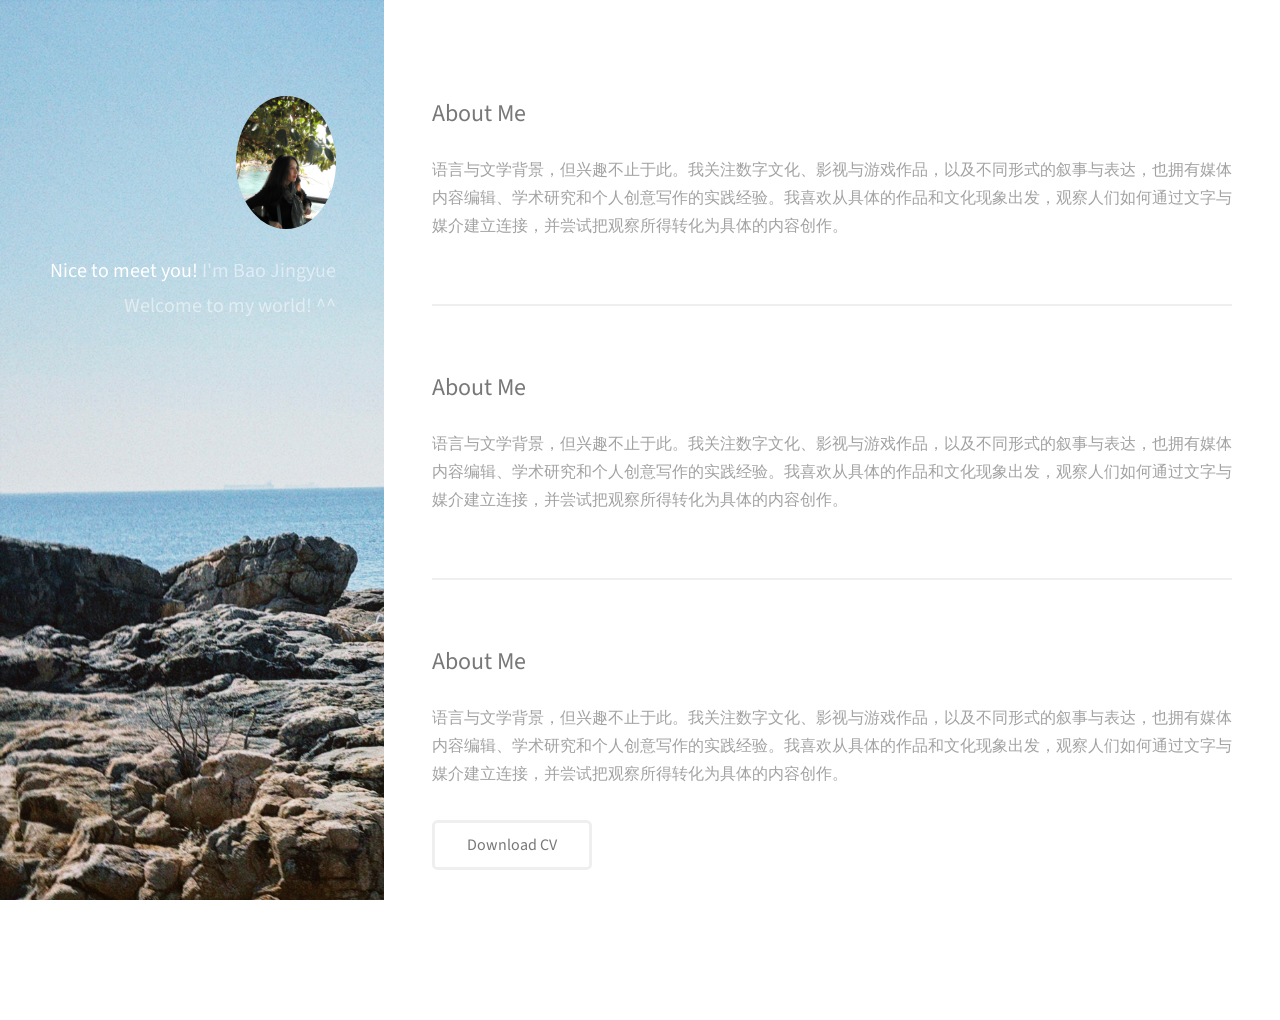
==== aboutme.html @ 519ac6d0 "Create aboutme.html" ====
<!DOCTYPE HTML>
<html>
<head>
    <title>About Me - Bao Jingyue</title>
    <meta charset="utf-8" />
    <meta name="viewport" content="width=device-width, initial-scale=1, user-scalable=no" />
    <link rel="stylesheet" href="assets/css/main.css" />
</head>
<body>

<!-- Header -->
<header id="header" style="background-image: url('images/overlay.png'), url('images/beach1.JPG'); background-size: auto, cover;">
    <div class="inner">
        <!-- 点击头像返回主页 -->
        <a href="index.html" class="image avatar"><img src="images/bayley.jpg" alt="" /></a>
        <h1><strong>Nice to meet you!</strong> I'm Bao Jingyue<br />
        Welcome to my world! ^^<br /></h1>
    </div>
</header>

<!-- Main -->
<div id="main">
    <!-- 第一部分 -->
    <section id="about">
        <h2>About Me</h2>
        <p>语言与文学背景，但兴趣不止于此。我关注数字文化、影视与游戏作品，以及不同形式的叙事与表达，也拥有媒体内容编辑、学术研究和个人创意写作的实践经验。我喜欢从具体的作品和文化现象出发，观察人们如何通过文字与媒介建立连接，并尝试把观察所得转化为具体的内容创作。</p>
    </section>

    <!-- 第二部分（占位，内容相同） -->
    <section>
        <h2>About Me</h2>
        <p>语言与文学背景，但兴趣不止于此。我关注数字文化、影视与游戏作品，以及不同形式的叙事与表达，也拥有媒体内容编辑、学术研究和个人创意写作的实践经验。我喜欢从具体的作品和文化现象出发，观察人们如何通过文字与媒介建立连接，并尝试把观察所得转化为具体的内容创作。</p>
    </section>

    <!-- 第三部分（占位，内容相同） -->
    <section>
        <h2>About Me</h2>
        <p>语言与文学背景，但兴趣不止于此。我关注数字文化、影视与游戏作品，以及不同形式的叙事与表达，也拥有媒体内容编辑、学术研究和个人创意写作的实践经验。我喜欢从具体的作品和文化现象出发，观察人们如何通过文字与媒介建立连接，并尝试把观察所得转化为具体的内容创作。</p>
    </section>

    <!-- Download CV 按钮（放在最下面） -->
    <ul class="actions">
        <li><a href="CV.pdf" class="button" download>Download CV</a></li>
    </ul>
</div>

<!-- Footer -->
<footer id="footer">
    <div class="inner">
        <ul class="copyright">
            <li>&copy; 2026 Bao Jingyue</li>
            <li>Design: <a href="http://html5up.net">HTML5 UP</a></li>
        </ul>
    </div>
</footer>

<!-- Scripts -->
<script src="assets/js/jquery.min.js"></script>
<script src="assets/js/jquery.poptrox.min.js"></script>
<script src="assets/js/browser.min.js"></script>
<script src="assets/js/breakpoints.min.js"></script>
<script src="assets/js/util.js"></script>
<script src="assets/js/main.js"></script>

</body>
</html>
---- assets/css/main.css ----
@import url("fontawesome-all.min.css");
@import url("https://fonts.googleapis.com/css?family=Source+Sans+Pro:400,400italic");

/*
	Strata by HTML5 UP
	html5up.net | @ajlkn
	Free for personal and commercial use under the CCA 3.0 license (html5up.net/license)
*/

html, body, div, span, applet, object,
iframe, h1, h2, h3, h4, h5, h6, p, blockquote,
pre, a, abbr, acronym, address, big, cite,
code, del, dfn, em, img, ins, kbd, q, s, samp,
small, strike, strong, sub, sup, tt, var, b,
u, i, center, dl, dt, dd, ol, ul, li, fieldset,
form, label, legend, table, caption, tbody,
tfoot, thead, tr, th, td, article, aside,
canvas, details, embed, figure, figcaption,
footer, header, hgroup, menu, nav, output, ruby,
section, summary, time, mark, audio, video {
	margin: 0;
	padding: 0;
	border: 0;
	font-size: 100%;
	font: inherit;
	vertical-align: baseline;}

article, aside, details, figcaption, figure,
footer, header, hgroup, menu, nav, section {
	display: block;}

body {
	line-height: 1;
}

ol, ul {
	list-style: none;
}

blockquote, q {
	quotes: none;
}

	blockquote:before, blockquote:after, q:before, q:after {
		content: '';
		content: none;
	}

table {
	border-collapse: collapse;
	border-spacing: 0;
}

body {
	-webkit-text-size-adjust: none;
}

mark {
	background-color: transparent;
	color: inherit;
}

input::-moz-focus-inner {
	border: 0;
	padding: 0;
}

input, select, textarea {
	-moz-appearance: none;
	-webkit-appearance: none;
	-ms-appearance: none;
	appearance: none;
}

/* Basic */

	html {
		box-sizing: border-box;
	}

	*, *:before, *:after {
		box-sizing: inherit;
	}

	body {
		background: #fff;
	}

		body.is-preload *, body.is-preload *:before, body.is-preload *:after {
			-moz-animation: none !important;
			-webkit-animation: none !important;
			-ms-animation: none !important;
			animation: none !important;
			-moz-transition: none !important;
			-webkit-transition: none !important;
			-ms-transition: none !important;
			transition: none !important;
		}

	body, input, select, textarea {
		color: #a2a2a2;
		font-family: "Source Sans Pro", Helvetica, sans-serif;
		font-size: 16pt;
		font-weight: 400;
		line-height: 1.75em;
	}

	a {
		-moz-transition: color 0.2s ease-in-out, border-color 0.2s ease-in-out;
		-webkit-transition: color 0.2s ease-in-out, border-color 0.2s ease-in-out;
		-ms-transition: color 0.2s ease-in-out, border-color 0.2s ease-in-out;
		transition: color 0.2s ease-in-out, border-color 0.2s ease-in-out;
		border-bottom: dotted 1px;
		color: #49bf9d;
		text-decoration: none;
	}

		a:hover {
			border-bottom-color: transparent;
			color: #49bf9d !important;
			text-decoration: none;
		}

	strong, b {
		color: #787878;
		font-weight: 400;
	}

	em, i {
		font-style: italic;
	}

	p {
		margin: 0 0 2em 0;
	}

	h1, h2, h3, h4, h5, h6 {
		color: #787878;
		font-weight: 400;
		line-height: 1em;
		margin: 0 0 1em 0;
	}

		h1 a, h2 a, h3 a, h4 a, h5 a, h6 a {
			color: inherit;
			text-decoration: none;
		}

	h1 {
		font-size: 2em;
		line-height: 1.5em;
	}

	h2 {
		font-size: 1.5em;
		line-height: 1.5em;
	}

	h3 {
		font-size: 1.25em;
		line-height: 1.5em;
	}

	h4 {
		font-size: 1.1em;
		line-height: 1.5em;
	}

	h5 {
		font-size: 0.9em;
		line-height: 1.5em;
	}

	h6 {
		font-size: 0.7em;
		line-height: 1.5em;
	}

	sub {
		font-size: 0.8em;
		position: relative;
		top: 0.5em;
	}

	sup {
		font-size: 0.8em;
		position: relative;
		top: -0.5em;
	}

	hr {
		border: 0;
		border-bottom: solid 2px #efefef;
		margin: 2em 0;
	}

		hr.major {
			margin: 3em 0;
		}

	blockquote {
		border-left: solid 6px #efefef;
		font-style: italic;
		margin: 0 0 2em 0;
		padding: 0.5em 0 0.5em 1.5em;
	}

	code {
		background: #f7f7f7;
		border-radius: 0.35em;
		border: solid 2px #efefef;
		font-family: "Courier New", monospace;
		font-size: 0.9em;
		margin: 0 0.25em;
		padding: 0.25em 0.65em;
	}

	pre {
		-webkit-overflow-scrolling: touch;
		font-family: "Courier New", monospace;
		font-size: 0.9em;
		margin: 0 0 2em 0;
	}

		pre code {
			display: block;
			line-height: 1.75em;
			padding: 1em 1.5em;
			overflow-x: auto;
		}

	.align-left {
		text-align: left;
	}

	.align-center {
		text-align: center;
	}

	.align-right {
		text-align: right;
	}

/* Container */

	.container {
		margin: 0 auto;
		max-width: calc(100% - 4em);
		width: 100%;
	}

		.container.xsmall {
			width: 25%;
		}

		.container.small {
			width: 50%;
		}

		.container.medium {
			width: 75%;
		}

		.container.large {
			width: 125%;
		}

		.container.xlarge {
			width: 150%;
		}

		.container.max {
			width: 100%;
		}

		@media screen and (max-width: 980px) {

			.container {
				width: 100% !important;
				max-width: 100% !important;
			}

		}

		@media screen and (max-width: 480px) {

			.container {
				max-width: calc(100% - 3em);
			}

		}

/* Row */

	.row {
		display: flex;
		flex-wrap: wrap;
		box-sizing: border-box;
		align-items: stretch;
	}

		.row > * {
			box-sizing: border-box;
		}

		.row.gtr-uniform > * > :last-child {
			margin-bottom: 0;
		}

		.row.aln-left {
			justify-content: flex-start;
		}

		.row.aln-center {
			justify-content: center;
		}

		.row.aln-right {
			justify-content: flex-end;
		}

		.row.aln-top {
			align-items: flex-start;
		}

		.row.aln-middle {
			align-items: center;
		}

		.row.aln-bottom {
			align-items: flex-end;
		}

		.row > .imp {
			order: -1;
		}

		.row > .col-1 {
			width: 8.33333%;
		}

		.row > .off-1 {
			margin-left: 8.33333%;
		}

		.row > .col-2 {
			width: 16.66667%;
		}

		.row > .off-2 {
			margin-left: 16.66667%;
		}

		.row > .col-3 {
			width: 25%;
		}

		.row > .off-3 {
			margin-left: 25%;
		}

		.row > .col-4 {
			width: 33.33333%;
		}

		.row > .off-4 {
			margin-left: 33.33333%;
		}

		.row > .col-5 {
			width: 41.66667%;
		}

		.row > .off-5 {
			margin-left: 41.66667%;
		}

		.row > .col-6 {
			width: 50%;
		}

		.row > .off-6 {
			margin-left: 50%;
		}

		.row > .col-7 {
			width: 58.33333%;
		}

		.row > .off-7 {
			margin-left: 58.33333%;
		}

		.row > .col-8 {
			width: 66.66667%;
		}

		.row > .off-8 {
			margin-left: 66.66667%;
		}

		.row > .col-9 {
			width: 75%;
		}

		.row > .off-9 {
			margin-left: 75%;
		}

		.row > .col-10 {
			width: 83.33333%;
		}

		.row > .off-10 {
			margin-left: 83.33333%;
		}

		.row > .col-11 {
			width: 91.66667%;
		}

		.row > .off-11 {
			margin-left: 91.66667%;
		}

		.row > .col-12 {
			width: 100%;
		}

		.row > .off-12 {
			margin-left: 100%;
		}

		.row.gtr-0 {
			margin-top: 0;
			margin-left: 0em;
		}

			.row.gtr-0 > * {
				padding: 0 0 0 0em;
			}

			.row.gtr-0.gtr-uniform {
				margin-top: 0em;
			}

				.row.gtr-0.gtr-uniform > * {
					padding-top: 0em;
				}

		.row.gtr-25 {
			margin-top: 0;
			margin-left: -0.625em;
		}

			.row.gtr-25 > * {
				padding: 0 0 0 0.625em;
			}

			.row.gtr-25.gtr-uniform {
				margin-top: -0.625em;
			}

				.row.gtr-25.gtr-uniform > * {
					padding-top: 0.625em;
				}

		.row.gtr-50 {
			margin-top: 0;
			margin-left: -1.25em;
		}

			.row.gtr-50 > * {
				padding: 0 0 0 1.25em;
			}

			.row.gtr-50.gtr-uniform {
				margin-top: -1.25em;
			}

				.row.gtr-50.gtr-uniform > * {
					padding-top: 1.25em;
				}

		.row {
			margin-top: 0;
			margin-left: -2.5em;
		}

			.row > * {
				padding: 0 0 0 2.5em;
			}

			.row.gtr-uniform {
				margin-top: -2.5em;
			}

				.row.gtr-uniform > * {
					padding-top: 2.5em;
				}

		.row.gtr-150 {
			margin-top: 0;
			margin-left: -3.75em;
		}

			.row.gtr-150 > * {
				padding: 0 0 0 3.75em;
			}

			.row.gtr-150.gtr-uniform {
				margin-top: -3.75em;
			}

				.row.gtr-150.gtr-uniform > * {
					padding-top: 3.75em;
				}

		.row.gtr-200 {
			margin-top: 0;
			margin-left: -5em;
		}

			.row.gtr-200 > * {
				padding: 0 0 0 5em;
			}

			.row.gtr-200.gtr-uniform {
				margin-top: -5em;
			}

				.row.gtr-200.gtr-uniform > * {
					padding-top: 5em;
				}

		@media screen and (max-width: 1800px) {

			.row {
				display: flex;
				flex-wrap: wrap;
				box-sizing: border-box;
				align-items: stretch;
			}

				.row > * {
					box-sizing: border-box;
				}

				.row.gtr-uniform > * > :last-child {
					margin-bottom: 0;
				}

				.row.aln-left {
					justify-content: flex-start;
				}

				.row.aln-center {
					justify-content: center;
				}

				.row.aln-right {
					justify-content: flex-end;
				}

				.row.aln-top {
					align-items: flex-start;
				}

				.row.aln-middle {
					align-items: center;
				}

				.row.aln-bottom {
					align-items: flex-end;
				}

				.row > .imp-xlarge {
					order: -1;
				}

				.row > .col-1-xlarge {
					width: 8.33333%;
				}

				.row > .off-1-xlarge {
					margin-left: 8.33333%;
				}

				.row > .col-2-xlarge {
					width: 16.66667%;
				}

				.row > .off-2-xlarge {
					margin-left: 16.66667%;
				}

				.row > .col-3-xlarge {
					width: 25%;
				}

				.row > .off-3-xlarge {
					margin-left: 25%;
				}

				.row > .col-4-xlarge {
					width: 33.33333%;
				}

				.row > .off-4-xlarge {
					margin-left: 33.33333%;
				}

				.row > .col-5-xlarge {
					width: 41.66667%;
				}

				.row > .off-5-xlarge {
					margin-left: 41.66667%;
				}

				.row > .col-6-xlarge {
					width: 50%;
				}

				.row > .off-6-xlarge {
					margin-left: 50%;
				}

				.row > .col-7-xlarge {
					width: 58.33333%;
				}

				.row > .off-7-xlarge {
					margin-left: 58.33333%;
				}

				.row > .col-8-xlarge {
					width: 66.66667%;
				}

				.row > .off-8-xlarge {
					margin-left: 66.66667%;
				}

				.row > .col-9-xlarge {
					width: 75%;
				}

				.row > .off-9-xlarge {
					margin-left: 75%;
				}

				.row > .col-10-xlarge {
					width: 83.33333%;
				}

				.row > .off-10-xlarge {
					margin-left: 83.33333%;
				}

				.row > .col-11-xlarge {
					width: 91.66667%;
				}

				.row > .off-11-xlarge {
					margin-left: 91.66667%;
				}

				.row > .col-12-xlarge {
					width: 100%;
				}

				.row > .off-12-xlarge {
					margin-left: 100%;
				}

				.row.gtr-0 {
					margin-top: 0;
					margin-left: 0em;
				}

					.row.gtr-0 > * {
						padding: 0 0 0 0em;
					}

					.row.gtr-0.gtr-uniform {
						margin-top: 0em;
					}

						.row.gtr-0.gtr-uniform > * {
							padding-top: 0em;
						}

				.row.gtr-25 {
					margin-top: 0;
					margin-left: -0.625em;
				}

					.row.gtr-25 > * {
						padding: 0 0 0 0.625em;
					}

					.row.gtr-25.gtr-uniform {
						margin-top: -0.625em;
					}

						.row.gtr-25.gtr-uniform > * {
							padding-top: 0.625em;
						}

				.row.gtr-50 {
					margin-top: 0;
					margin-left: -1.25em;
				}

					.row.gtr-50 > * {
						padding: 0 0 0 1.25em;
					}

					.row.gtr-50.gtr-uniform {
						margin-top: -1.25em;
					}

						.row.gtr-50.gtr-uniform > * {
							padding-top: 1.25em;
						}

				.row {
					margin-top: 0;
					margin-left: -2.5em;
				}

					.row > * {
						padding: 0 0 0 2.5em;
					}

					.row.gtr-uniform {
						margin-top: -2.5em;
					}

						.row.gtr-uniform > * {
							padding-top: 2.5em;
						}

				.row.gtr-150 {
					margin-top: 0;
					margin-left: -3.75em;
				}

					.row.gtr-150 > * {
						padding: 0 0 0 3.75em;
					}

					.row.gtr-150.gtr-uniform {
						margin-top: -3.75em;
					}

						.row.gtr-150.gtr-uniform > * {
							padding-top: 3.75em;
						}

				.row.gtr-200 {
					margin-top: 0;
					margin-left: -5em;
				}

					.row.gtr-200 > * {
						padding: 0 0 0 5em;
					}

					.row.gtr-200.gtr-uniform {
						margin-top: -5em;
					}

						.row.gtr-200.gtr-uniform > * {
							padding-top: 5em;
						}

		}

		@media screen and (max-width: 1280px) {

			.row {
				display: flex;
				flex-wrap: wrap;
				box-sizing: border-box;
				align-items: stretch;
			}

				.row > * {
					box-sizing: border-box;
				}

				.row.gtr-uniform > * > :last-child {
					margin-bottom: 0;
				}

				.row.aln-left {
					justify-content: flex-start;
				}

				.row.aln-center {
					justify-content: center;
				}

				.row.aln-right {
					justify-content: flex-end;
				}

				.row.aln-top {
					align-items: flex-start;
				}

				.row.aln-middle {
					align-items: center;
				}

				.row.aln-bottom {
					align-items: flex-end;
				}

				.row > .imp-large {
					order: -1;
				}

				.row > .col-1-large {
					width: 8.33333%;
				}

				.row > .off-1-large {
					margin-left: 8.33333%;
				}

				.row > .col-2-large {
					width: 16.66667%;
				}

				.row > .off-2-large {
					margin-left: 16.66667%;
				}

				.row > .col-3-large {
					width: 25%;
				}

				.row > .off-3-large {
					margin-left: 25%;
				}

				.row > .col-4-large {
					width: 33.33333%;
				}

				.row > .off-4-large {
					margin-left: 33.33333%;
				}

				.row > .col-5-large {
					width: 41.66667%;
				}

				.row > .off-5-large {
					margin-left: 41.66667%;
				}

				.row > .col-6-large {
					width: 50%;
				}

				.row > .off-6-large {
					margin-left: 50%;
				}

				.row > .col-7-large {
					width: 58.33333%;
				}

				.row > .off-7-large {
					margin-left: 58.33333%;
				}

				.row > .col-8-large {
					width: 66.66667%;
				}

				.row > .off-8-large {
					margin-left: 66.66667%;
				}

				.row > .col-9-large {
					width: 75%;
				}

				.row > .off-9-large {
					margin-left: 75%;
				}

				.row > .col-10-large {
					width: 83.33333%;
				}

				.row > .off-10-large {
					margin-left: 83.33333%;
				}

				.row > .col-11-large {
					width: 91.66667%;
				}

				.row > .off-11-large {
					margin-left: 91.66667%;
				}

				.row > .col-12-large {
					width: 100%;
				}

				.row > .off-12-large {
					margin-left: 100%;
				}

				.row.gtr-0 {
					margin-top: 0;
					margin-left: 0em;
				}

					.row.gtr-0 > * {
						padding: 0 0 0 0em;
					}

					.row.gtr-0.gtr-uniform {
						margin-top: 0em;
					}

						.row.gtr-0.gtr-uniform > * {
							padding-top: 0em;
						}

				.row.gtr-25 {
					margin-top: 0;
					margin-left: -0.5em;
				}

					.row.gtr-25 > * {
						padding: 0 0 0 0.5em;
					}

					.row.gtr-25.gtr-uniform {
						margin-top: -0.5em;
					}

						.row.gtr-25.gtr-uniform > * {
							padding-top: 0.5em;
						}

				.row.gtr-50 {
					margin-top: 0;
					margin-left: -1em;
				}

					.row.gtr-50 > * {
						padding: 0 0 0 1em;
					}

					.row.gtr-50.gtr-uniform {
						margin-top: -1em;
					}

						.row.gtr-50.gtr-uniform > * {
							padding-top: 1em;
						}

				.row {
					margin-top: 0;
					margin-left: -2em;
				}

					.row > * {
						padding: 0 0 0 2em;
					}

					.row.gtr-uniform {
						margin-top: -2em;
					}

						.row.gtr-uniform > * {
							padding-top: 2em;
						}

				.row.gtr-150 {
					margin-top: 0;
					margin-left: -3em;
				}

					.row.gtr-150 > * {
						padding: 0 0 0 3em;
					}

					.row.gtr-150.gtr-uniform {
						margin-top: -3em;
					}

						.row.gtr-150.gtr-uniform > * {
							padding-top: 3em;
						}

				.row.gtr-200 {
					margin-top: 0;
					margin-left: -4em;
				}

					.row.gtr-200 > * {
						padding: 0 0 0 4em;
					}

					.row.gtr-200.gtr-uniform {
						margin-top: -4em;
					}

						.row.gtr-200.gtr-uniform > * {
							padding-top: 4em;
						}

		}

		@media screen and (max-width: 980px) {

			.row {
				display: flex;
				flex-wrap: wrap;
				box-sizing: border-box;
				align-items: stretch;
			}

				.row > * {
					box-sizing: border-box;
				}

				.row.gtr-uniform > * > :last-child {
					margin-bottom: 0;
				}

				.row.aln-left {
					justify-content: flex-start;
				}

				.row.aln-center {
					justify-content: center;
				}

				.row.aln-right {
					justify-content: flex-end;
				}

				.row.aln-top {
					align-items: flex-start;
				}

				.row.aln-middle {
					align-items: center;
				}

				.row.aln-bottom {
					align-items: flex-end;
				}

				.row > .imp-medium {
					order: -1;
				}

				.row > .col-1-medium {
					width: 8.33333%;
				}

				.row > .off-1-medium {
					margin-left: 8.33333%;
				}

				.row > .col-2-medium {
					width: 16.66667%;
				}

				.row > .off-2-medium {
					margin-left: 16.66667%;
				}

				.row > .col-3-medium {
					width: 25%;
				}

				.row > .off-3-medium {
					margin-left: 25%;
				}

				.row > .col-4-medium {
					width: 33.33333%;
				}

				.row > .off-4-medium {
					margin-left: 33.33333%;
				}

				.row > .col-5-medium {
					width: 41.66667%;
				}

				.row > .off-5-medium {
					margin-left: 41.66667%;
				}

				.row > .col-6-medium {
					width: 50%;
				}

				.row > .off-6-medium {
					margin-left: 50%;
				}

				.row > .col-7-medium {
					width: 58.33333%;
				}

				.row > .off-7-medium {
					margin-left: 58.33333%;
				}

				.row > .col-8-medium {
					width: 66.66667%;
				}

				.row > .off-8-medium {
					margin-left: 66.66667%;
				}

				.row > .col-9-medium {
					width: 75%;
				}

				.row > .off-9-medium {
					margin-left: 75%;
				}

				.row > .col-10-medium {
					width: 83.33333%;
				}

				.row > .off-10-medium {
					margin-left: 83.33333%;
				}

				.row > .col-11-medium {
					width: 91.66667%;
				}

				.row > .off-11-medium {
					margin-left: 91.66667%;
				}

				.row > .col-12-medium {
					width: 100%;
				}

				.row > .off-12-medium {
					margin-left: 100%;
				}

				.row.gtr-0 {
					margin-top: 0;
					margin-left: 0em;
				}

					.row.gtr-0 > * {
						padding: 0 0 0 0em;
					}

					.row.gtr-0.gtr-uniform {
						margin-top: 0em;
					}

						.row.gtr-0.gtr-uniform > * {
							padding-top: 0em;
						}

				.row.gtr-25 {
					margin-top: 0;
					margin-left: -0.5em;
				}

					.row.gtr-25 > * {
						padding: 0 0 0 0.5em;
					}

					.row.gtr-25.gtr-uniform {
						margin-top: -0.5em;
					}

						.row.gtr-25.gtr-uniform > * {
							padding-top: 0.5em;
						}

				.row.gtr-50 {
					margin-top: 0;
					margin-left: -1em;
				}

					.row.gtr-50 > * {
						padding: 0 0 0 1em;
					}

					.row.gtr-50.gtr-uniform {
						margin-top: -1em;
					}

						.row.gtr-50.gtr-uniform > * {
							padding-top: 1em;
						}

				.row {
					margin-top: 0;
					margin-left: -2em;
				}

					.row > * {
						padding: 0 0 0 2em;
					}

					.row.gtr-uniform {
						margin-top: -2em;
					}

						.row.gtr-uniform > * {
							padding-top: 2em;
						}

				.row.gtr-150 {
					margin-top: 0;
					margin-left: -3em;
				}

					.row.gtr-150 > * {
						padding: 0 0 0 3em;
					}

					.row.gtr-150.gtr-uniform {
						margin-top: -3em;
					}

						.row.gtr-150.gtr-uniform > * {
							padding-top: 3em;
						}

				.row.gtr-200 {
					margin-top: 0;
					margin-left: -4em;
				}

					.row.gtr-200 > * {
						padding: 0 0 0 4em;
					}

					.row.gtr-200.gtr-uniform {
						margin-top: -4em;
					}

						.row.gtr-200.gtr-uniform > * {
							padding-top: 4em;
						}

		}

		@media screen and (max-width: 736px) {

			.row {
				display: flex;
				flex-wrap: wrap;
				box-sizing: border-box;
				align-items: stretch;
			}

				.row > * {
					box-sizing: border-box;
				}

				.row.gtr-uniform > * > :last-child {
					margin-bottom: 0;
				}

				.row.aln-left {
					justify-content: flex-start;
				}

				.row.aln-center {
					justify-content: center;
				}

				.row.aln-right {
					justify-content: flex-end;
				}

				.row.aln-top {
					align-items: flex-start;
				}

				.row.aln-middle {
					align-items: center;
				}

				.row.aln-bottom {
					align-items: flex-end;
				}

				.row > .imp-small {
					order: -1;
				}

				.row > .col-1-small {
					width: 8.33333%;
				}

				.row > .off-1-small {
					margin-left: 8.33333%;
				}

				.row > .col-2-small {
					width: 16.66667%;
				}

				.row > .off-2-small {
					margin-left: 16.66667%;
				}

				.row > .col-3-small {
					width: 25%;
				}

				.row > .off-3-small {
					margin-left: 25%;
				}

				.row > .col-4-small {
					width: 33.33333%;
				}

				.row > .off-4-small {
					margin-left: 33.33333%;
				}

				.row > .col-5-small {
					width: 41.66667%;
				}

				.row > .off-5-small {
					margin-left: 41.66667%;
				}

				.row > .col-6-small {
					width: 50%;
				}

				.row > .off-6-small {
					margin-left: 50%;
				}

				.row > .col-7-small {
					width: 58.33333%;
				}

				.row > .off-7-small {
					margin-left: 58.33333%;
				}

				.row > .col-8-small {
					width: 66.66667%;
				}

				.row > .off-8-small {
					margin-left: 66.66667%;
				}

				.row > .col-9-small {
					width: 75%;
				}

				.row > .off-9-small {
					margin-left: 75%;
				}

				.row > .col-10-small {
					width: 83.33333%;
				}

				.row > .off-10-small {
					margin-left: 83.33333%;
				}

				.row > .col-11-small {
					width: 91.66667%;
				}

				.row > .off-11-small {
					margin-left: 91.66667%;
				}

				.row > .col-12-small {
					width: 100%;
				}

				.row > .off-12-small {
					margin-left: 100%;
				}

				.row.gtr-0 {
					margin-top: 0;
					margin-left: 0em;
				}

					.row.gtr-0 > * {
						padding: 0 0 0 0em;
					}

					.row.gtr-0.gtr-uniform {
						margin-top: 0em;
					}

						.row.gtr-0.gtr-uniform > * {
							padding-top: 0em;
						}

				.row.gtr-25 {
					margin-top: 0;
					margin-left: -0.375em;
				}

					.row.gtr-25 > * {
						padding: 0 0 0 0.375em;
					}

					.row.gtr-25.gtr-uniform {
						margin-top: -0.375em;
					}

						.row.gtr-25.gtr-uniform > * {
							padding-top: 0.375em;
						}

				.row.gtr-50 {
					margin-top: 0;
					margin-left: -0.75em;
				}

					.row.gtr-50 > * {
						padding: 0 0 0 0.75em;
					}

					.row.gtr-50.gtr-uniform {
						margin-top: -0.75em;
					}

						.row.gtr-50.gtr-uniform > * {
							padding-top: 0.75em;
						}

				.row {
					margin-top: 0;
					margin-left: -1.5em;
				}

					.row > * {
						padding: 0 0 0 1.5em;
					}

					.row.gtr-uniform {
						margin-top: -1.5em;
					}

						.row.gtr-uniform > * {
							padding-top: 1.5em;
						}

				.row.gtr-150 {
					margin-top: 0;
					margin-left: -2.25em;
				}

					.row.gtr-150 > * {
						padding: 0 0 0 2.25em;
					}

					.row.gtr-150.gtr-uniform {
						margin-top: -2.25em;
					}

						.row.gtr-150.gtr-uniform > * {
							padding-top: 2.25em;
						}

				.row.gtr-200 {
					margin-top: 0;
					margin-left: -3em;
				}

					.row.gtr-200 > * {
						padding: 0 0 0 3em;
					}

					.row.gtr-200.gtr-uniform {
						margin-top: -3em;
					}

						.row.gtr-200.gtr-uniform > * {
							padding-top: 3em;
						}

		}

		@media screen and (max-width: 480px) {

			.row {
				display: flex;
				flex-wrap: wrap;
				box-sizing: border-box;
				align-items: stretch;
			}

				.row > * {
					box-sizing: border-box;
				}

				.row.gtr-uniform > * > :last-child {
					margin-bottom: 0;
				}

				.row.aln-left {
					justify-content: flex-start;
				}

				.row.aln-center {
					justify-content: center;
				}

				.row.aln-right {
					justify-content: flex-end;
				}

				.row.aln-top {
					align-items: flex-start;
				}

				.row.aln-middle {
					align-items: center;
				}

				.row.aln-bottom {
					align-items: flex-end;
				}

				.row > .imp-xsmall {
					order: -1;
				}

				.row > .col-1-xsmall {
					width: 8.33333%;
				}

				.row > .off-1-xsmall {
					margin-left: 8.33333%;
				}

				.row > .col-2-xsmall {
					width: 16.66667%;
				}

				.row > .off-2-xsmall {
					margin-left: 16.66667%;
				}

				.row > .col-3-xsmall {
					width: 25%;
				}

				.row > .off-3-xsmall {
					margin-left: 25%;
				}

				.row > .col-4-xsmall {
					width: 33.33333%;
				}

				.row > .off-4-xsmall {
					margin-left: 33.33333%;
				}

				.row > .col-5-xsmall {
					width: 41.66667%;
				}

				.row > .off-5-xsmall {
					margin-left: 41.66667%;
				}

				.row > .col-6-xsmall {
					width: 50%;
				}

				.row > .off-6-xsmall {
					margin-left: 50%;
				}

				.row > .col-7-xsmall {
					width: 58.33333%;
				}

				.row > .off-7-xsmall {
					margin-left: 58.33333%;
				}

				.row > .col-8-xsmall {
					width: 66.66667%;
				}

				.row > .off-8-xsmall {
					margin-left: 66.66667%;
				}

				.row > .col-9-xsmall {
					width: 75%;
				}

				.row > .off-9-xsmall {
					margin-left: 75%;
				}

				.row > .col-10-xsmall {
					width: 83.33333%;
				}

				.row > .off-10-xsmall {
					margin-left: 83.33333%;
				}

				.row > .col-11-xsmall {
					width: 91.66667%;
				}

				.row > .off-11-xsmall {
					margin-left: 91.66667%;
				}

				.row > .col-12-xsmall {
					width: 100%;
				}

				.row > .off-12-xsmall {
					margin-left: 100%;
				}

				.row.gtr-0 {
					margin-top: 0;
					margin-left: 0em;
				}

					.row.gtr-0 > * {
						padding: 0 0 0 0em;
					}

					.row.gtr-0.gtr-uniform {
						margin-top: 0em;
					}

						.row.gtr-0.gtr-uniform > * {
							padding-top: 0em;
						}

				.row.gtr-25 {
					margin-top: 0;
					margin-left: -0.375em;
				}

					.row.gtr-25 > * {
						padding: 0 0 0 0.375em;
					}

					.row.gtr-25.gtr-uniform {
						margin-top: -0.375em;
					}

						.row.gtr-25.gtr-uniform > * {
							padding-top: 0.375em;
						}

				.row.gtr-50 {
					margin-top: 0;
					margin-left: -0.75em;
				}

					.row.gtr-50 > * {
						padding: 0 0 0 0.75em;
					}

					.row.gtr-50.gtr-uniform {
						margin-top: -0.75em;
					}

						.row.gtr-50.gtr-uniform > * {
							padding-top: 0.75em;
						}

				.row {
					margin-top: 0;
					margin-left: -1.5em;
				}

					.row > * {
						padding: 0 0 0 1.5em;
					}

					.row.gtr-uniform {
						margin-top: -1.5em;
					}

						.row.gtr-uniform > * {
							padding-top: 1.5em;
						}

				.row.gtr-150 {
					margin-top: 0;
					margin-left: -2.25em;
				}

					.row.gtr-150 > * {
						padding: 0 0 0 2.25em;
					}

					.row.gtr-150.gtr-uniform {
						margin-top: -2.25em;
					}

						.row.gtr-150.gtr-uniform > * {
							padding-top: 2.25em;
						}

				.row.gtr-200 {
					margin-top: 0;
					margin-left: -3em;
				}

					.row.gtr-200 > * {
						padding: 0 0 0 3em;
					}

					.row.gtr-200.gtr-uniform {
						margin-top: -3em;
					}

						.row.gtr-200.gtr-uniform > * {
							padding-top: 3em;
						}

		}

/* Section/Article */

	section.special, article.special {
		text-align: center;
	}

	header p {
		color: #b2b2b2;
		position: relative;
		margin: 0 0 1.5em 0;
	}

	header h2 + p {
		font-size: 1.25em;
		margin-top: -1em;
		line-height: 1.5em;
	}

	header h3 + p {
		font-size: 1.1em;
		margin-top: -0.8em;
		line-height: 1.5em;
	}

	header h4 + p,
	header h5 + p,
	header h6 + p {
		font-size: 0.9em;
		margin-top: -0.6em;
		line-height: 1.5em;
	}

	header.major h2 {
		font-size: 2em;
	}

/* Form */

	form {
		margin: 0 0 2em 0;
	}

	label {
		color: #787878;
		display: block;
		font-size: 0.9em;
		font-weight: 400;
		margin: 0 0 1em 0;
	}

	input[type="text"],
	input[type="password"],
	input[type="email"],
	select,
	textarea {
		-moz-appearance: none;
		-webkit-appearance: none;
		-ms-appearance: none;
		appearance: none;
		background: #f7f7f7;
		border-radius: 0.35em;
		border: solid 2px transparent;
		color: inherit;
		display: block;
		outline: 0;
		padding: 0 0.75em;
		text-decoration: none;
		width: 100%;
	}

		input[type="text"]:invalid,
		input[type="password"]:invalid,
		input[type="email"]:invalid,
		select:invalid,
		textarea:invalid {
			box-shadow: none;
		}

		input[type="text"]:focus,
		input[type="password"]:focus,
		input[type="email"]:focus,
		select:focus,
		textarea:focus {
			border-color: #49bf9d;
		}

	select {
		background-image: url("data:image/svg+xml;charset=utf8,%3Csvg xmlns='http://www.w3.org/2000/svg' width='40' height='40' preserveAspectRatio='none' viewBox='0 0 40 40'%3E%3Cpath d='M9.4,12.3l10.4,10.4l10.4-10.4c0.2-0.2,0.5-0.4,0.9-0.4c0.3,0,0.6,0.1,0.9,0.4l3.3,3.3c0.2,0.2,0.4,0.5,0.4,0.9 c0,0.4-0.1,0.6-0.4,0.9L20.7,31.9c-0.2,0.2-0.5,0.4-0.9,0.4c-0.3,0-0.6-0.1-0.9-0.4L4.3,17.3c-0.2-0.2-0.4-0.5-0.4-0.9 c0-0.4,0.1-0.6,0.4-0.9l3.3-3.3c0.2-0.2,0.5-0.4,0.9-0.4S9.1,12.1,9.4,12.3z' fill='%23dfdfdf' /%3E%3C/svg%3E");
		background-size: 1.25rem;
		background-repeat: no-repeat;
		background-position: calc(100% - 1rem) center;
		height: 2.75em;
		padding-right: 2.75em;
		text-overflow: ellipsis;
	}

		select option {
			color: #787878;
			background: #fff;
		}

		select:focus::-ms-value {
			background-color: transparent;
		}

		select::-ms-expand {
			display: none;
		}

	input[type="text"],
	input[type="password"],
	input[type="email"],
	select {
		height: 2.75em;
	}

	textarea {
		padding: 0.75em;
	}

	input[type="checkbox"],
	input[type="radio"] {
		-moz-appearance: none;
		-webkit-appearance: none;
		-ms-appearance: none;
		appearance: none;
		display: block;
		float: left;
		margin-right: -2em;
		opacity: 0;
		width: 1em;
		z-index: -1;
	}

		input[type="checkbox"] + label,
		input[type="radio"] + label {
			text-decoration: none;
			color: #a2a2a2;
			cursor: pointer;
			display: inline-block;
			font-size: 1em;
			font-weight: 400;
			padding-left: 2.4em;
			padding-right: 0.75em;
			position: relative;
		}

			input[type="checkbox"] + label:before,
			input[type="radio"] + label:before {
				-moz-osx-font-smoothing: grayscale;
				-webkit-font-smoothing: antialiased;
				display: inline-block;
				font-style: normal;
				font-variant: normal;
				text-rendering: auto;
				line-height: 1;
				text-transform: none !important;
				font-family: 'Font Awesome 5 Free';
				font-weight: 900;
			}

			input[type="checkbox"] + label:before,
			input[type="radio"] + label:before {
				background: #f7f7f7;
				border-radius: 0.35em;
				border: solid 2px transparent;
				content: '';
				display: inline-block;
				font-size: 0.8em;
				height: 2.0625em;
				left: 0;
				line-height: 1.85625em;
				position: absolute;
				text-align: center;
				top: 0;
				width: 2.0625em;
			}

		input[type="checkbox"]:checked + label:before,
		input[type="radio"]:checked + label:before {
			background: #787878;
			border-color: #787878;
			color: #fff;
			content: '\f00c';
		}

		input[type="checkbox"]:focus + label:before,
		input[type="radio"]:focus + label:before {
			border-color: #49bf9d;
		}

	input[type="checkbox"] + label:before {
		border-radius: 0.35em;
	}

	input[type="radio"] + label:before {
		border-radius: 100%;
	}

	::-webkit-input-placeholder {
		color: #b2b2b2 !important;
		opacity: 1.0;
	}

	:-moz-placeholder {
		color: #b2b2b2 !important;
		opacity: 1.0;
	}

	::-moz-placeholder {
		color: #b2b2b2 !important;
		opacity: 1.0;
	}

	:-ms-input-placeholder {
		color: #b2b2b2 !important;
		opacity: 1.0;
	}

/* Box */

	.box {
		border-radius: 0.35em;
		border: solid 2px #efefef;
		margin-bottom: 2em;
		padding: 1.5em;
	}

		.box > :last-child,
		.box > :last-child > :last-child,
		.box > :last-child > :last-child > :last-child {
			margin-bottom: 0;
		}

		.box.alt {
			border: 0;
			border-radius: 0;
			padding: 0;
		}

/* Icon */

	.icon {
		text-decoration: none;
		border-bottom: none;
		position: relative;
	}

		.icon:before {
			-moz-osx-font-smoothing: grayscale;
			-webkit-font-smoothing: antialiased;
			display: inline-block;
			font-style: normal;
			font-variant: normal;
			text-rendering: auto;
			line-height: 1;
			text-transform: none !important;
			font-family: 'Font Awesome 5 Free';
			font-weight: 400;
		}

		.icon > .label {
			display: none;
		}

		.icon:before {
			line-height: inherit;
		}

		.icon.solid:before {
			font-weight: 900;
		}

		.icon.brands:before {
			font-family: 'Font Awesome 5 Brands';
		}

/* Image */

	.image {
		border-radius: 0.35em;
		border: 0;
		display: inline-block;
		position: relative;
	}

		.image:before {
			-moz-transition: opacity 0.2s ease-in-out;
			-webkit-transition: opacity 0.2s ease-in-out;
			-ms-transition: opacity 0.2s ease-in-out;
			transition: opacity 0.2s ease-in-out;
			background: url("images/overlay.png");
			border-radius: 0.35em;
			content: '';
			display: block;
			height: 100%;
			left: 0;
			opacity: 0.5;
			position: absolute;
			top: 0;
			width: 100%;
		}

		.image.thumb {
			text-align: center;
		}

			.image.thumb:after {
				-moz-transition: opacity 0.2s ease-in-out;
				-webkit-transition: opacity 0.2s ease-in-out;
				-ms-transition: opacity 0.2s ease-in-out;
				transition: opacity 0.2s ease-in-out;
				border-radius: 0.35em;
				border: solid 3px rgba(255, 255, 255, 0.5);
				color: #fff;
				content: 'View';
				display: inline-block;
				font-size: 0.8em;
				font-weight: 400;
				left: 50%;
				line-height: 2.25em;
				margin: -1.25em 0 0 -3em;
				opacity: 0;
				padding: 0 1.5em;
				position: absolute;
				text-align: center;
				text-decoration: none;
				top: 50%;
				white-space: nowrap;
			}

			.image.thumb:hover:after {
				opacity: 1.0;
			}

			.image.thumb:hover:before {
				background: url("images/overlay.png"), url("images/overlay.png");
				opacity: 1.0;
			}

		.image img {
			border-radius: 0.35em;
			display: block;
		}

		.image.left {
			float: left;
			margin: 0 1.5em 1em 0;
			top: 0.25em;
		}

		.image.right {
			float: right;
			margin: 0 0 1em 1.5em;
			top: 0.25em;
		}

		.image.left, .image.right {
			max-width: 40%;
		}

			.image.left img, .image.right img {
				width: 100%;
			}

		.image.fit {
			display: block;
			margin: 0 0 2em 0;
			width: 100%;
		}

			.image.fit img {
				width: 100%;
			}

		.image.avatar {
			border-radius: 100%;
		}

			.image.avatar:before {
				display: none;
			}

			.image.avatar img {
				border-radius: 100%;
				width: 100%;
			}

/* List */

	ol {
		list-style: decimal;
		margin: 0 0 2em 0;
		padding-left: 1.25em;
	}

		ol li {
			padding-left: 0.25em;
		}

	ul {
		list-style: disc;
		margin: 0 0 2em 0;
		padding-left: 1em;
	}

		ul li {
			padding-left: 0.5em;
		}

		ul.alt {
			list-style: none;
			padding-left: 0;
		}

			ul.alt li {
				border-top: solid 2px #efefef;
				padding: 0.5em 0;
			}

				ul.alt li:first-child {
					border-top: 0;
					padding-top: 0;
				}

	dl {
		margin: 0 0 2em 0;
	}

/* Icons */

	ul.icons {
		cursor: default;
		list-style: none;
		padding-left: 0;
	}

		ul.icons li {
			display: inline-block;
			padding: 0 1em 0 0;
		}

			ul.icons li:last-child {
				padding-right: 0;
			}

			ul.icons li .icon:before {
				font-size: 1.5em;
			}

/* Labeled Icons */

	ul.labeled-icons {
		list-style: none;
		padding: 0;
	}

		ul.labeled-icons li {
			line-height: 1.75em;
			margin: 1.5em 0 0 0;
			padding-left: 2.25em;
			position: relative;
		}

			ul.labeled-icons li:first-child {
				margin-top: 0;
			}

			ul.labeled-icons li a {
				color: inherit;
			}

			ul.labeled-icons li h3 {
				color: #b2b2b2;
				left: 0;
				position: absolute;
				text-align: center;
				top: 0;
				width: 1em;
			}

/* Actions */

	ul.actions {
		display: -moz-flex;
		display: -webkit-flex;
		display: -ms-flex;
		display: flex;
		cursor: default;
		list-style: none;
		margin-left: -1em;
		padding-left: 0;
	}

		ul.actions li {
			padding: 0 0 0 1em;
			vertical-align: middle;
		}

		ul.actions.special {
			-moz-justify-content: center;
			-webkit-justify-content: center;
			-ms-justify-content: center;
			justify-content: center;
			width: 100%;
			margin-left: 0;
		}

			ul.actions.special li:first-child {
				padding-left: 0;
			}

		ul.actions.stacked {
			-moz-flex-direction: column;
			-webkit-flex-direction: column;
			-ms-flex-direction: column;
			flex-direction: column;
			margin-left: 0;
		}

			ul.actions.stacked li {
				padding: 1.3em 0 0 0;
			}

				ul.actions.stacked li:first-child {
					padding-top: 0;
				}

		ul.actions.fit {
			width: calc(100% + 1em);
		}

			ul.actions.fit li {
				-moz-flex-grow: 1;
				-webkit-flex-grow: 1;
				-ms-flex-grow: 1;
				flex-grow: 1;
				-moz-flex-shrink: 1;
				-webkit-flex-shrink: 1;
				-ms-flex-shrink: 1;
				flex-shrink: 1;
				width: 100%;
			}

				ul.actions.fit li > * {
					width: 100%;
				}

			ul.actions.fit.stacked {
				width: 100%;
			}

		@media screen and (max-width: 480px) {

			ul.actions:not(.fixed) {
				-moz-flex-direction: column;
				-webkit-flex-direction: column;
				-ms-flex-direction: column;
				flex-direction: column;
				margin-left: 0;
				width: 100% !important;
			}

				ul.actions:not(.fixed) li {
					-moz-flex-grow: 1;
					-webkit-flex-grow: 1;
					-ms-flex-grow: 1;
					flex-grow: 1;
					-moz-flex-shrink: 1;
					-webkit-flex-shrink: 1;
					-ms-flex-shrink: 1;
					flex-shrink: 1;
					padding: 1em 0 0 0;
					text-align: center;
					width: 100%;
				}

					ul.actions:not(.fixed) li > * {
						width: 100%;
					}

					ul.actions:not(.fixed) li:first-child {
						padding-top: 0;
					}

					ul.actions:not(.fixed) li input[type="submit"],
					ul.actions:not(.fixed) li input[type="reset"],
					ul.actions:not(.fixed) li input[type="button"],
					ul.actions:not(.fixed) li button,
					ul.actions:not(.fixed) li .button {
						width: 100%;
					}

						ul.actions:not(.fixed) li input[type="submit"].icon:before,
						ul.actions:not(.fixed) li input[type="reset"].icon:before,
						ul.actions:not(.fixed) li input[type="button"].icon:before,
						ul.actions:not(.fixed) li button.icon:before,
						ul.actions:not(.fixed) li .button.icon:before {
							margin-left: -0.5em;
						}

		}

/* Table */

	.table-wrapper {
		-webkit-overflow-scrolling: touch;
		overflow-x: auto;
	}

	table {
		margin: 0 0 2em 0;
		width: 100%;
	}

		table tbody tr {
			border: solid 1px #efefef;
			border-left: 0;
			border-right: 0;
		}

			table tbody tr:nth-child(2n + 1) {
				background-color: #f7f7f7;
			}

		table td {
			padding: 0.75em 0.75em;
		}

		table th {
			color: #787878;
			font-size: 0.9em;
			font-weight: 400;
			padding: 0 0.75em 0.75em 0.75em;
			text-align: left;
		}

		table thead {
			border-bottom: solid 2px #efefef;
		}

		table tfoot {
			border-top: solid 2px #efefef;
		}

		table.alt {
			border-collapse: separate;
		}

			table.alt tbody tr td {
				border: solid 2px #efefef;
				border-left-width: 0;
				border-top-width: 0;
			}

				table.alt tbody tr td:first-child {
					border-left-width: 2px;
				}

			table.alt tbody tr:first-child td {
				border-top-width: 2px;
			}

			table.alt thead {
				border-bottom: 0;
			}

			table.alt tfoot {
				border-top: 0;
			}

/* Button */

	input[type="submit"],
	input[type="reset"],
	input[type="button"],
	.button {
		-moz-appearance: none;
		-webkit-appearance: none;
		-ms-appearance: none;
		appearance: none;
		-moz-transition: background-color 0.2s ease-in-out, color 0.2s ease-in-out, border-color 0.2s ease-in-out;
		-webkit-transition: background-color 0.2s ease-in-out, color 0.2s ease-in-out, border-color 0.2s ease-in-out;
		-ms-transition: background-color 0.2s ease-in-out, color 0.2s ease-in-out, border-color 0.2s ease-in-out;
		transition: background-color 0.2s ease-in-out, color 0.2s ease-in-out, border-color 0.2s ease-in-out;
		background-color: transparent;
		border-radius: 0.35em;
		border: solid 3px #efefef;
		color: #787878 !important;
		cursor: pointer;
		display: inline-block;
		font-weight: 400;
		height: 3.15em;
		height: calc(2.75em + 6px);
		line-height: 2.75em;
		min-width: 10em;
		padding: 0 1.5em;
		text-align: center;
		text-decoration: none;
		white-space: nowrap;
	}

		input[type="submit"]:hover,
		input[type="reset"]:hover,
		input[type="button"]:hover,
		.button:hover {
			border-color: #49bf9d;
			color: #49bf9d !important;
		}

		input[type="submit"]:active,
		input[type="reset"]:active,
		input[type="button"]:active,
		.button:active {
			background-color: rgba(73, 191, 157, 0.1);
			border-color: #49bf9d;
			color: #49bf9d !important;
		}

		input[type="submit"].icon,
		input[type="reset"].icon,
		input[type="button"].icon,
		.button.icon {
			padding-left: 1.35em;
		}

			input[type="submit"].icon:before,
			input[type="reset"].icon:before,
			input[type="button"].icon:before,
			.button.icon:before {
				margin-right: 0.5em;
			}

		input[type="submit"].fit,
		input[type="reset"].fit,
		input[type="button"].fit,
		.button.fit {
			min-width: 0;
			width: 100%;
		}

		input[type="submit"].small,
		input[type="reset"].small,
		input[type="button"].small,
		.button.small {
			font-size: 0.8em;
		}

		input[type="submit"].large,
		input[type="reset"].large,
		input[type="button"].large,
		.button.large {
			font-size: 1.35em;
		}

		input[type="submit"].primary,
		input[type="reset"].primary,
		input[type="button"].primary,
		.button.primary {
			background-color: #49bf9d;
			border-color: #49bf9d;
			color: #ffffff !important;
		}

			input[type="submit"].primary:hover,
			input[type="reset"].primary:hover,
			input[type="button"].primary:hover,
			.button.primary:hover {
				background-color: #5cc6a7;
				border-color: #5cc6a7;
			}

			input[type="submit"].primary:active,
			input[type="reset"].primary:active,
			input[type="button"].primary:active,
			.button.primary:active {
				background-color: #3eb08f;
				border-color: #3eb08f;
			}

		input[type="submit"].disabled, input[type="submit"]:disabled,
		input[type="reset"].disabled,
		input[type="reset"]:disabled,
		input[type="button"].disabled,
		input[type="button"]:disabled,
		.button.disabled,
		.button:disabled {
			background-color: #e7e7e7 !important;
			border-color: #e7e7e7 !important;
			color: #b2b2b2 !important;
			cursor: default;
		}

/* Work Item */

	.work-item {
		margin: 0 0 2em 0;
	}

		.work-item .image {
			margin: 0 0 1.5em 0;
		}

		.work-item h3 {
			font-size: 1em;
			margin: 0 0 0.5em 0;
		}

		.work-item p {
			font-size: 0.8em;
			line-height: 1.5em;
			margin: 0;
		}

/* Header */

	#header {
		display: -moz-flex;
		display: -webkit-flex;
		display: -ms-flex;
		display: flex;
		-moz-flex-direction: column;
		-webkit-flex-direction: column;
		-ms-flex-direction: column;
		flex-direction: column;
		-moz-align-items: -moz-flex-end;
		-webkit-align-items: -webkit-flex-end;
		-ms-align-items: -ms-flex-end;
		align-items: flex-end;
		-moz-justify-content: space-between;
		-webkit-justify-content: space-between;
		-ms-justify-content: space-between;
		justify-content: space-between;
		background-color: #1f1815;
		background-attachment: scroll,								scroll;
		background-image: url("images/overlay.png"), url("../../images/beach1.JPG");
		background-position: top left,							top left;
		background-repeat: repeat,								no-repeat;
		background-size: auto,								150%;
		color: rgba(255, 255, 255, 0.5);
		height: 100%;
		left: 0;
		padding: 8em 4em;
		position: fixed;
		text-align: right;
		top: 0;
		width: 35%;
	}

		#header > * {
			-moz-flex-shrink: 0;
			-webkit-flex-shrink: 0;
			-ms-flex-shrink: 0;
			flex-shrink: 0;
			width: 100%;
		}

		#header > .inner {
			-moz-flex-grow: 1;
			-webkit-flex-grow: 1;
			-ms-flex-grow: 1;
			flex-grow: 1;
			margin: 0 0 2em 0;
		}

		#header strong, #header b {
			color: #ffffff;
		}

		#header h2, #header h3, #header h4, #header h5, #header h6 {
			color: #ffffff;
		}

		#header h1 {
			color: rgba(255, 255, 255, 0.5);
			font-size: 1.35em;
			line-height: 1.75em;
			margin: 0;
		}

		#header .image.avatar {
			margin: 0 0 1em 0;
			width: 6.25em;
		}

/* Footer */

	#footer .icons {
		margin: 1em 0 0 0;
	}

		#footer .icons a {
			color: rgba(255, 255, 255, 0.4);
		}

	#footer .copyright {
		color: rgba(255, 255, 255, 0.4);
		font-size: 0.8em;
		list-style: none;
		margin: 1em 0 0 0;
		padding: 0;
	}

		#footer .copyright li {
			border-left: solid 1px rgba(255, 255, 255, 0.25);
			display: inline-block;
			line-height: 1em;
			margin-left: 0.75em;
			padding-left: 0.75em;
		}

			#footer .copyright li:first-child {
				border-left: 0;
				margin-left: 0;
				padding-left: 0;
			}

			#footer .copyright li a {
				color: inherit;
			}

/* Main */

	#main {
		margin-left: 35%;
		max-width: 54em;
		padding: 8em 4em 4em 4em;
		width: calc(100% - 35%);
	}

		#main > section {
			border-top: solid 2px #efefef;
			margin: 4em 0 0 0;
			padding: 4em 0 0 0;
		}

			#main > section:first-child {
				border-top: 0;
				margin-top: 0;
				padding-top: 0;
			}

/* Poptrox */

	@-moz-keyframes spin {
		0% {
			-moz-transform: rotate(0deg);
			-webkit-transform: rotate(0deg);
			-ms-transform: rotate(0deg);
			transform: rotate(0deg);
		}

		100% {
			-moz-transform: rotate(360deg);
			-webkit-transform: rotate(360deg);
			-ms-transform: rotate(360deg);
			transform: rotate(360deg);
		}
	}

	@-webkit-keyframes spin {
		0% {
			-moz-transform: rotate(0deg);
			-webkit-transform: rotate(0deg);
			-ms-transform: rotate(0deg);
			transform: rotate(0deg);
		}

		100% {
			-moz-transform: rotate(360deg);
			-webkit-transform: rotate(360deg);
			-ms-transform: rotate(360deg);
			transform: rotate(360deg);
		}
	}

	@-ms-keyframes spin {
		0% {
			-moz-transform: rotate(0deg);
			-webkit-transform: rotate(0deg);
			-ms-transform: rotate(0deg);
			transform: rotate(0deg);
		}

		100% {
			-moz-transform: rotate(360deg);
			-webkit-transform: rotate(360deg);
			-ms-transform: rotate(360deg);
			transform: rotate(360deg);
		}
	}

	@keyframes spin {
		0% {
			-moz-transform: rotate(0deg);
			-webkit-transform: rotate(0deg);
			-ms-transform: rotate(0deg);
			transform: rotate(0deg);
		}

		100% {
			-moz-transform: rotate(360deg);
			-webkit-transform: rotate(360deg);
			-ms-transform: rotate(360deg);
			transform: rotate(360deg);
		}
	}

	.poptrox-popup {
		-moz-box-sizing: content-box;
		-webkit-box-sizing: content-box;
		-ms-box-sizing: content-box;
		box-sizing: content-box;
		-webkit-tap-highlight-color: rgba(255, 255, 255, 0);
		background: #fff;
		border-radius: 0.35em;
		box-shadow: 0 0.1em 0.15em 0 rgba(0, 0, 0, 0.15);
		overflow: hidden;
		padding-bottom: 3em;
	}

		.poptrox-popup .loader {
			text-decoration: none;
			-moz-animation: spin 1s linear infinite;
			-webkit-animation: spin 1s linear infinite;
			-ms-animation: spin 1s linear infinite;
			animation: spin 1s linear infinite;
			font-size: 1.5em;
			height: 1em;
			left: 50%;
			line-height: 1em;
			margin: -0.5em 0 0 -0.5em;
			position: absolute;
			top: 50%;
			width: 1em;
		}

			.poptrox-popup .loader:before {
				-moz-osx-font-smoothing: grayscale;
				-webkit-font-smoothing: antialiased;
				display: inline-block;
				font-style: normal;
				font-variant: normal;
				text-rendering: auto;
				line-height: 1;
				text-transform: none !important;
				font-family: 'Font Awesome 5 Free';
				font-weight: 900;
			}

			.poptrox-popup .loader:before {
				content: '\f1ce';
			}

		.poptrox-popup .caption {
			background: #fff;
			bottom: 0;
			cursor: default;
			font-size: 0.9em;
			height: 3em;
			left: 0;
			line-height: 2.8em;
			position: absolute;
			text-align: center;
			width: 100%;
			z-index: 1;
		}

		.poptrox-popup .nav-next,
		.poptrox-popup .nav-previous {
			text-decoration: none;
			-moz-transition: opacity 0.2s ease-in-out;
			-webkit-transition: opacity 0.2s ease-in-out;
			-ms-transition: opacity 0.2s ease-in-out;
			transition: opacity 0.2s ease-in-out;
			-webkit-tap-highlight-color: rgba(255, 255, 255, 0);
			background: rgba(0, 0, 0, 0.01);
			cursor: pointer;
			height: 100%;
			opacity: 0;
			position: absolute;
			top: 0;
			width: 50%;
		}

			.poptrox-popup .nav-next:before,
			.poptrox-popup .nav-previous:before {
				-moz-osx-font-smoothing: grayscale;
				-webkit-font-smoothing: antialiased;
				display: inline-block;
				font-style: normal;
				font-variant: normal;
				text-rendering: auto;
				line-height: 1;
				text-transform: none !important;
				font-family: 'Font Awesome 5 Free';
				font-weight: 900;
			}

			.poptrox-popup .nav-next:before,
			.poptrox-popup .nav-previous:before {
				color: #fff;
				font-size: 2.5em;
				height: 1em;
				line-height: 1em;
				margin-top: -0.75em;
				position: absolute;
				text-align: center;
				top: 50%;
				width: 1.5em;
			}

		.poptrox-popup .nav-next {
			right: 0;
		}

			.poptrox-popup .nav-next:before {
				content: '\f105';
				right: 0;
			}

		.poptrox-popup .nav-previous {
			left: 0;
		}

			.poptrox-popup .nav-previous:before {
				content: '\f104';
				left: 0;
			}

		.poptrox-popup .closer {
			text-decoration: none;
			-moz-transition: opacity 0.2s ease-in-out;
			-webkit-transition: opacity 0.2s ease-in-out;
			-ms-transition: opacity 0.2s ease-in-out;
			transition: opacity 0.2s ease-in-out;
			-webkit-tap-highlight-color: rgba(255, 255, 255, 0);
			color: #fff;
			height: 4em;
			line-height: 4em;
			opacity: 0;
			position: absolute;
			right: 0;
			text-align: center;
			top: 0;
			width: 4em;
			z-index: 2;
		}

			.poptrox-popup .closer:before {
				-moz-osx-font-smoothing: grayscale;
				-webkit-font-smoothing: antialiased;
				display: inline-block;
				font-style: normal;
				font-variant: normal;
				text-rendering: auto;
				line-height: 1;
				text-transform: none !important;
				font-family: 'Font Awesome 5 Free';
				font-weight: 900;
			}

			.poptrox-popup .closer:before {
				-moz-box-sizing: content-box;
				-webkit-box-sizing: content-box;
				-ms-box-sizing: content-box;
				box-sizing: content-box;
				border-radius: 100%;
				border: solid 3px rgba(255, 255, 255, 0.5);
				content: '\f00d';
				display: block;
				font-size: 1em;
				height: 1.75em;
				left: 50%;
				line-height: 1.75em;
				margin: -0.875em 0 0 -0.875em;
				position: absolute;
				top: 50%;
				width: 1.75em;
			}

		.poptrox-popup:hover .nav-next,
		.poptrox-popup:hover .nav-previous {
			opacity: 0.5;
		}

			.poptrox-popup:hover .nav-next:hover,
			.poptrox-popup:hover .nav-previous:hover {
				opacity: 1.0;
			}

		.poptrox-popup:hover .closer {
			opacity: 0.5;
		}

			.poptrox-popup:hover .closer:hover {
				opacity: 1.0;
			}

/* Touch */

	body.is-touch .image.thumb:before {
		opacity: 0.5 !important;
	}

	body.is-touch .image.thumb:after {
		display: none !important;
	}

	body.is-touch #header {
		background-attachment: scroll;
		background-size: auto, cover;
	}

	body.is-touch .poptrox-popup .nav-next,
	body.is-touch .poptrox-popup .nav-previous,
	body.is-touch .poptrox-popup .closer {
		opacity: 1.0 !important;
	}

/* XLarge */

	@media screen and (max-width: 1800px) {

		/* Basic */

			body, input, select, textarea {
				font-size: 12pt;
			}

	}

/* Large */

	@media screen and (max-width: 1280px) {

		/* Header */

			#header {
				padding: 6em 3em 3em 3em;
				width: 30%;
			}

				#header h1 {
					font-size: 1.25em;
				}

					#header h1 br {
						display: none;
					}

				#header > .inner {
					margin-bottom: 0;
				}

		/* Footer */

			#footer .copyright li {
				border-left-width: 0;
				display: block;
				line-height: 2.25em;
				margin-left: 0;
				padding-left: 0;
			}

		/* Main */

			#main {
				margin-left: 30%;
				max-width: none;
				padding: 6em 3em 3em 3em;
				width: calc(100% - 30%);
			}

	}

/* Medium */

	@media screen and (max-width: 980px) {

		/* Basic */

			h1 br, h2 br, h3 br, h4 br, h5 br, h6 br {
				display: none;
			}

		/* List */

			ul.icons li .icon {
				font-size: 1.25em;
			}

		/* Header */

			#header {
				background-attachment: scroll;
				background-position: top left, center center;
				background-size: auto,		cover;
				left: auto;
				padding: 6em 4em;
				position: relative;
				text-align: center;
				top: auto;
				width: 100%;
				display: block;
			}

				#header h1 {
					font-size: 1.75em;
				}

					#header h1 br {
						display: inline;
					}

		/* Footer */

			#footer {
				background-attachment: scroll;
				background-color: #1f1815;
				background-image: url("images/overlay.png"), url("../../images/bg.jpg");
				background-position: top left,						bottom center;
				background-repeat: repeat,							no-repeat;
				background-size: auto,							cover;
				bottom: auto;
				left: auto;
				padding: 4em 4em 6em 4em;
				position: relative;
				text-align: center;
				width: 100%;
			}

				#footer .icons {
					margin: 0 0 1em 0;
				}

				#footer .copyright {
					margin: 0 0 1em 0;
				}

					#footer .copyright li {
						border-left-width: 1px;
						display: inline-block;
						line-height: 1em;
						margin-left: 0.75em;
						padding-left: 0.75em;
					}

		/* Main */

			#main {
				margin: 0;
				padding: 6em 4em;
				width: 100%;
			}

	}

/* Small */

	@media screen and (max-width: 736px) {

		/* Basic */

			h1 {
				font-size: 1.5em;
			}

			h2 {
				font-size: 1.2em;
			}

			h3 {
				font-size: 1em;
			}

		/* Section/Article */

			section.special, article.special {
				text-align: center;
			}

			header.major h2 {
				font-size: 1.35em;
			}

		/* List */

			ul.labeled-icons li {
				padding-left: 2em;
			}

				ul.labeled-icons li h3 {
					line-height: 1.75em;
				}

		/* Header */

			#header {
				padding: 2.25em 1.5em;
			}

				#header h1 {
					font-size: 1.35em;
				}

		/* Footer */

			#footer {
				padding: 2.25em 1.5em;
			}

		/* Main */

			#main {
				padding: 2.25em 1.5em 0.25em 1.5em;
			}

				#main > section {
					margin: 2.25em 0 0 0;
					padding: 2.25em 0 0 0;
				}

		/* Poptrox */

			.poptrox-popup {
				border-radius: 0;
			}

				.poptrox-popup .nav-next:before,
				.poptrox-popup .nav-previous:before {
					margin-top: -1em;
				}

	}

/* XSmall */

	@media screen and (max-width: 480px) {

		/* Header */

			#header {
				padding: 4.5em 1.5em;
			}

				#header h1 br {
					display: none;
				}

		/* Footer */

			#footer .copyright li {
				border-left-width: 0;
				display: block;
				line-height: 2.25em;
				margin-left: 0;
				padding-left: 0;
			}

	}
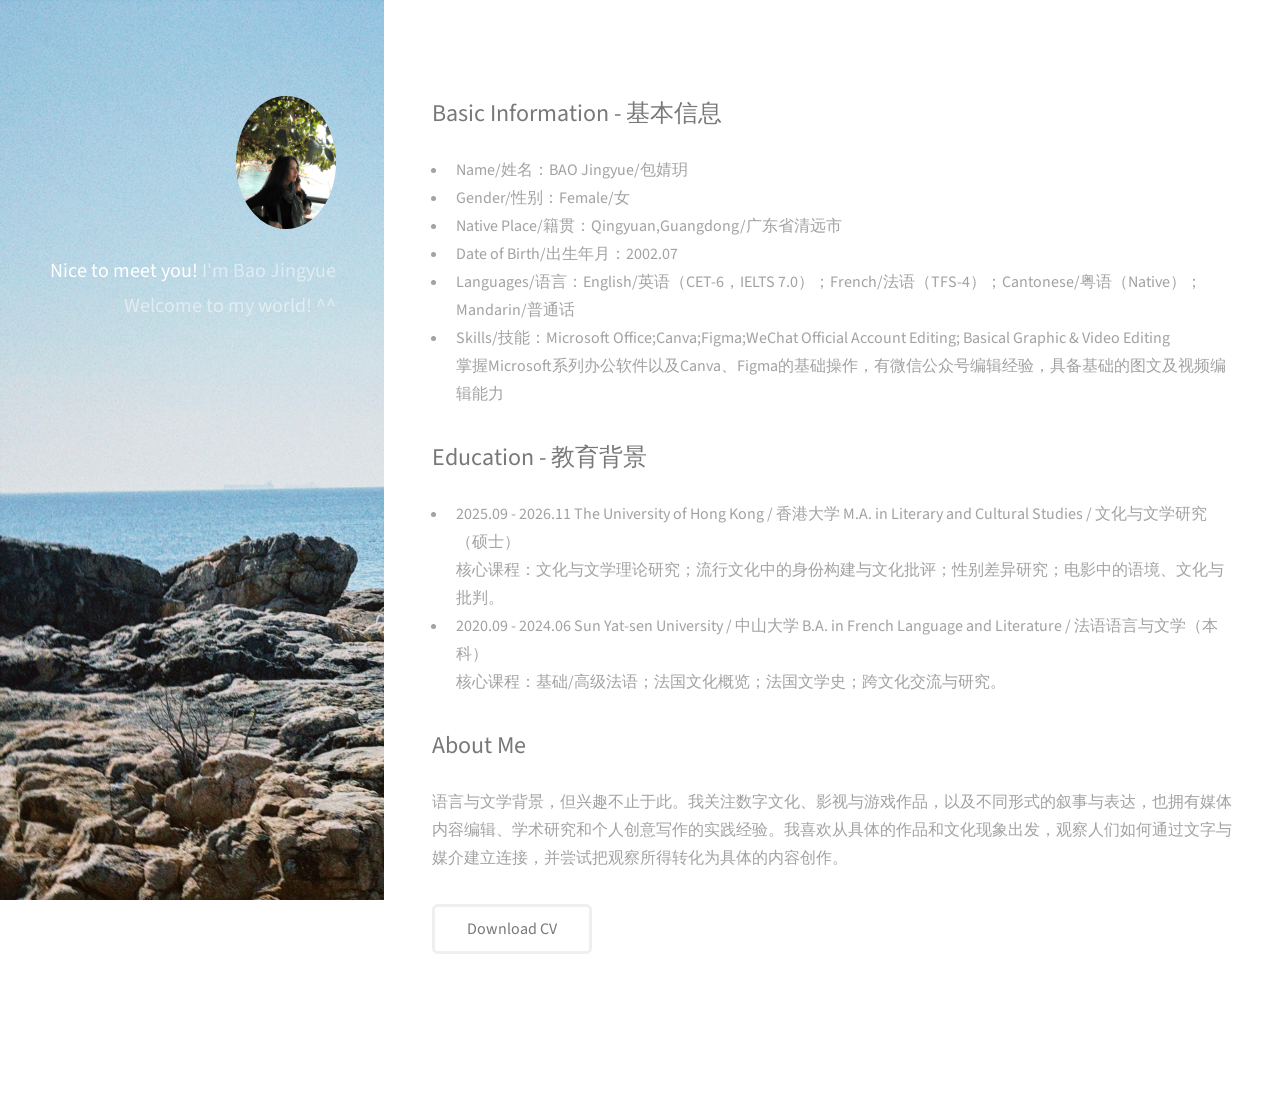
==== commit cc887873: "Update aboutme.html" ====
--- a/aboutme.html
+++ b/aboutme.html
@@ -22,14 +22,26 @@
 <div id="main">
     <!-- 第一部分 -->
     <section id="about">
-        <h2>About Me</h2>
-        <p>语言与文学背景，但兴趣不止于此。我关注数字文化、影视与游戏作品，以及不同形式的叙事与表达，也拥有媒体内容编辑、学术研究和个人创意写作的实践经验。我喜欢从具体的作品和文化现象出发，观察人们如何通过文字与媒介建立连接，并尝试把观察所得转化为具体的内容创作。</p>
-    </section>
+        <h2>Basic Information - 基本信息  </h2>
+<ul>
+    <li>Name/姓名：BAO Jingyue/包婧玥</li>
+    <li>Gender/性别：Female/女</li>
+    <li>Native Place/籍贯：Qingyuan,Guangdong/广东省清远市</li>
+    <li>Date of Birth/出生年月：2002.07</li>
+    <li>Languages/语言：English/英语（CET-6，IELTS 7.0）；French/法语（TFS-4）；Cantonese/粤语（Native）；Mandarin/普通话</li>
+    <li>Skills/技能：Microsoft Office;Canva;Figma;WeChat Official Account Editing; Basical Graphic & Video Editing<br />
+        掌握Microsoft系列办公软件以及Canva、Figma的基础操作，有微信公众号编辑经验，具备基础的图文及视频编辑能力</li>
+</ul>
 
     <!-- 第二部分（占位，内容相同） -->
     <section>
-        <h2>About Me</h2>
-        <p>语言与文学背景，但兴趣不止于此。我关注数字文化、影视与游戏作品，以及不同形式的叙事与表达，也拥有媒体内容编辑、学术研究和个人创意写作的实践经验。我喜欢从具体的作品和文化现象出发，观察人们如何通过文字与媒介建立连接，并尝试把观察所得转化为具体的内容创作。</p>
+        <h2>Education - 教育背景</h2>
+<ul>
+        <li>2025.09 - 2026.11  The University of Hong Kong / 香港大学  M.A. in Literary and Cultural Studies / 文化与文学研究（硕士）<br />
+核心课程：文化与文学理论研究；流行文化中的身份构建与文化批评；性别差异研究；电影中的语境、文化与批判。</li>
+<li>2020.09 - 2024.06  Sun Yat-sen University / 中山大学  B.A. in French Language and Literature / 法语语言与文学（本科）<br />
+核心课程：基础/高级法语；法国文化概览；法国文学史；跨文化交流与研究。</li>
+<ul>
     </section>
 
     <!-- 第三部分（占位，内容相同） -->
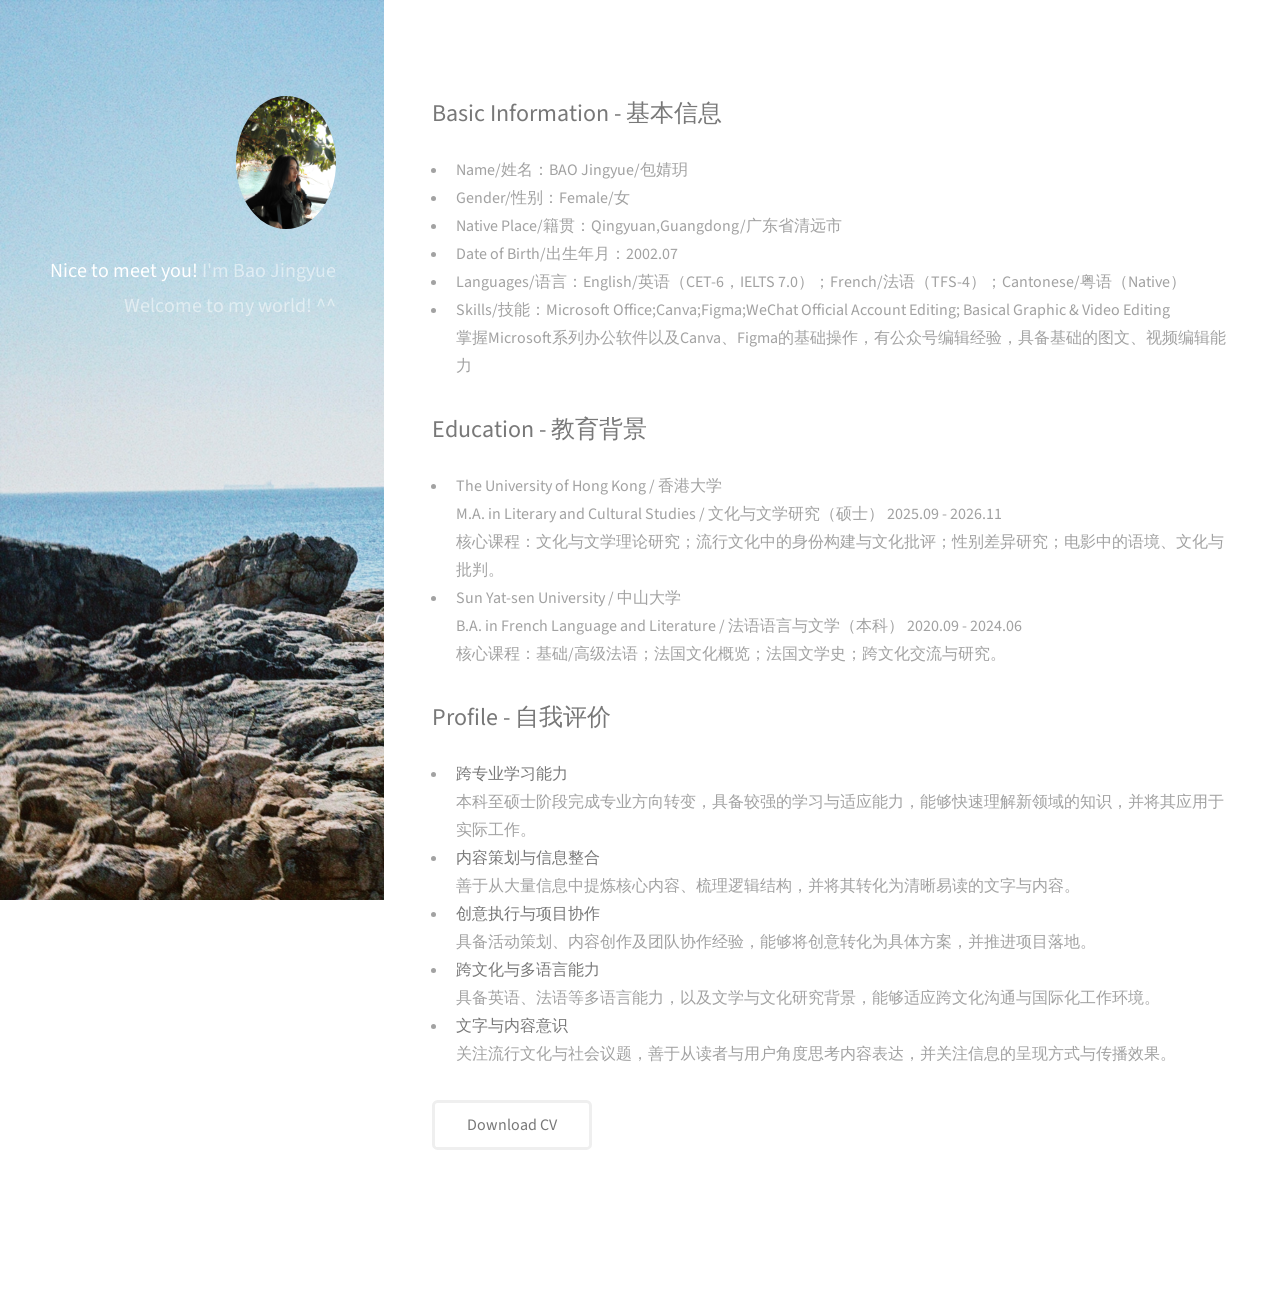
==== commit cde43915: "Update aboutme.html" ====
--- a/aboutme.html
+++ b/aboutme.html
@@ -28,27 +28,48 @@
     <li>Gender/性别：Female/女</li>
     <li>Native Place/籍贯：Qingyuan,Guangdong/广东省清远市</li>
     <li>Date of Birth/出生年月：2002.07</li>
-    <li>Languages/语言：English/英语（CET-6，IELTS 7.0）；French/法语（TFS-4）；Cantonese/粤语（Native）；Mandarin/普通话</li>
+    <li>Languages/语言：English/英语（CET-6，IELTS 7.0）；French/法语（TFS-4）；Cantonese/粤语（Native）</li>
     <li>Skills/技能：Microsoft Office;Canva;Figma;WeChat Official Account Editing; Basical Graphic & Video Editing<br />
-        掌握Microsoft系列办公软件以及Canva、Figma的基础操作，有微信公众号编辑经验，具备基础的图文及视频编辑能力</li>
+        掌握Microsoft系列办公软件以及Canva、Figma的基础操作，有公众号编辑经验，具备基础的图文、视频编辑能力</li>
 </ul>
 
     <!-- 第二部分（占位，内容相同） -->
     <section>
         <h2>Education - 教育背景</h2>
 <ul>
-        <li>2025.09 - 2026.11  The University of Hong Kong / 香港大学  M.A. in Literary and Cultural Studies / 文化与文学研究（硕士）<br />
+        <li>The University of Hong Kong / 香港大学<br />M.A. in Literary and Cultural Studies / 文化与文学研究（硕士） 2025.09 - 2026.11<br />
 核心课程：文化与文学理论研究；流行文化中的身份构建与文化批评；性别差异研究；电影中的语境、文化与批判。</li>
-<li>2020.09 - 2024.06  Sun Yat-sen University / 中山大学  B.A. in French Language and Literature / 法语语言与文学（本科）<br />
+<li>Sun Yat-sen University / 中山大学<br />B.A. in French Language and Literature / 法语语言与文学（本科） 2020.09 - 2024.06<br />
 核心课程：基础/高级法语；法国文化概览；法国文学史；跨文化交流与研究。</li>
 <ul>
     </section>
 
     <!-- 第三部分（占位，内容相同） -->
     <section>
-        <h2>About Me</h2>
-        <p>语言与文学背景，但兴趣不止于此。我关注数字文化、影视与游戏作品，以及不同形式的叙事与表达，也拥有媒体内容编辑、学术研究和个人创意写作的实践经验。我喜欢从具体的作品和文化现象出发，观察人们如何通过文字与媒介建立连接，并尝试把观察所得转化为具体的内容创作。</p>
-    </section>
+        <h2>Profile - 自我评价</h2>
+        <ul>
+        <li>
+            <strong>跨专业学习能力</strong><br />
+            本科至硕士阶段完成专业方向转变，具备较强的学习与适应能力，能够快速理解新领域的知识，并将其应用于实际工作。
+        </li>
+        <li>
+            <strong>内容策划与信息整合</strong><br />
+            善于从大量信息中提炼核心内容、梳理逻辑结构，并将其转化为清晰易读的文字与内容。
+        </li>
+        <li>
+            <strong>创意执行与项目协作</strong><br />
+            具备活动策划、内容创作及团队协作经验，能够将创意转化为具体方案，并推进项目落地。
+        </li>
+        <li>
+            <strong>跨文化与多语言能力</strong><br />
+            具备英语、法语等多语言能力，以及文学与文化研究背景，能够适应跨文化沟通与国际化工作环境。
+        </li>
+        <li>
+            <strong>文字与内容意识</strong><br />
+            关注流行文化与社会议题，善于从读者与用户角度思考内容表达，并关注信息的呈现方式与传播效果。
+        </li>
+    </ul>
+</section>
 
     <!-- Download CV 按钮（放在最下面） -->
     <ul class="actions">
